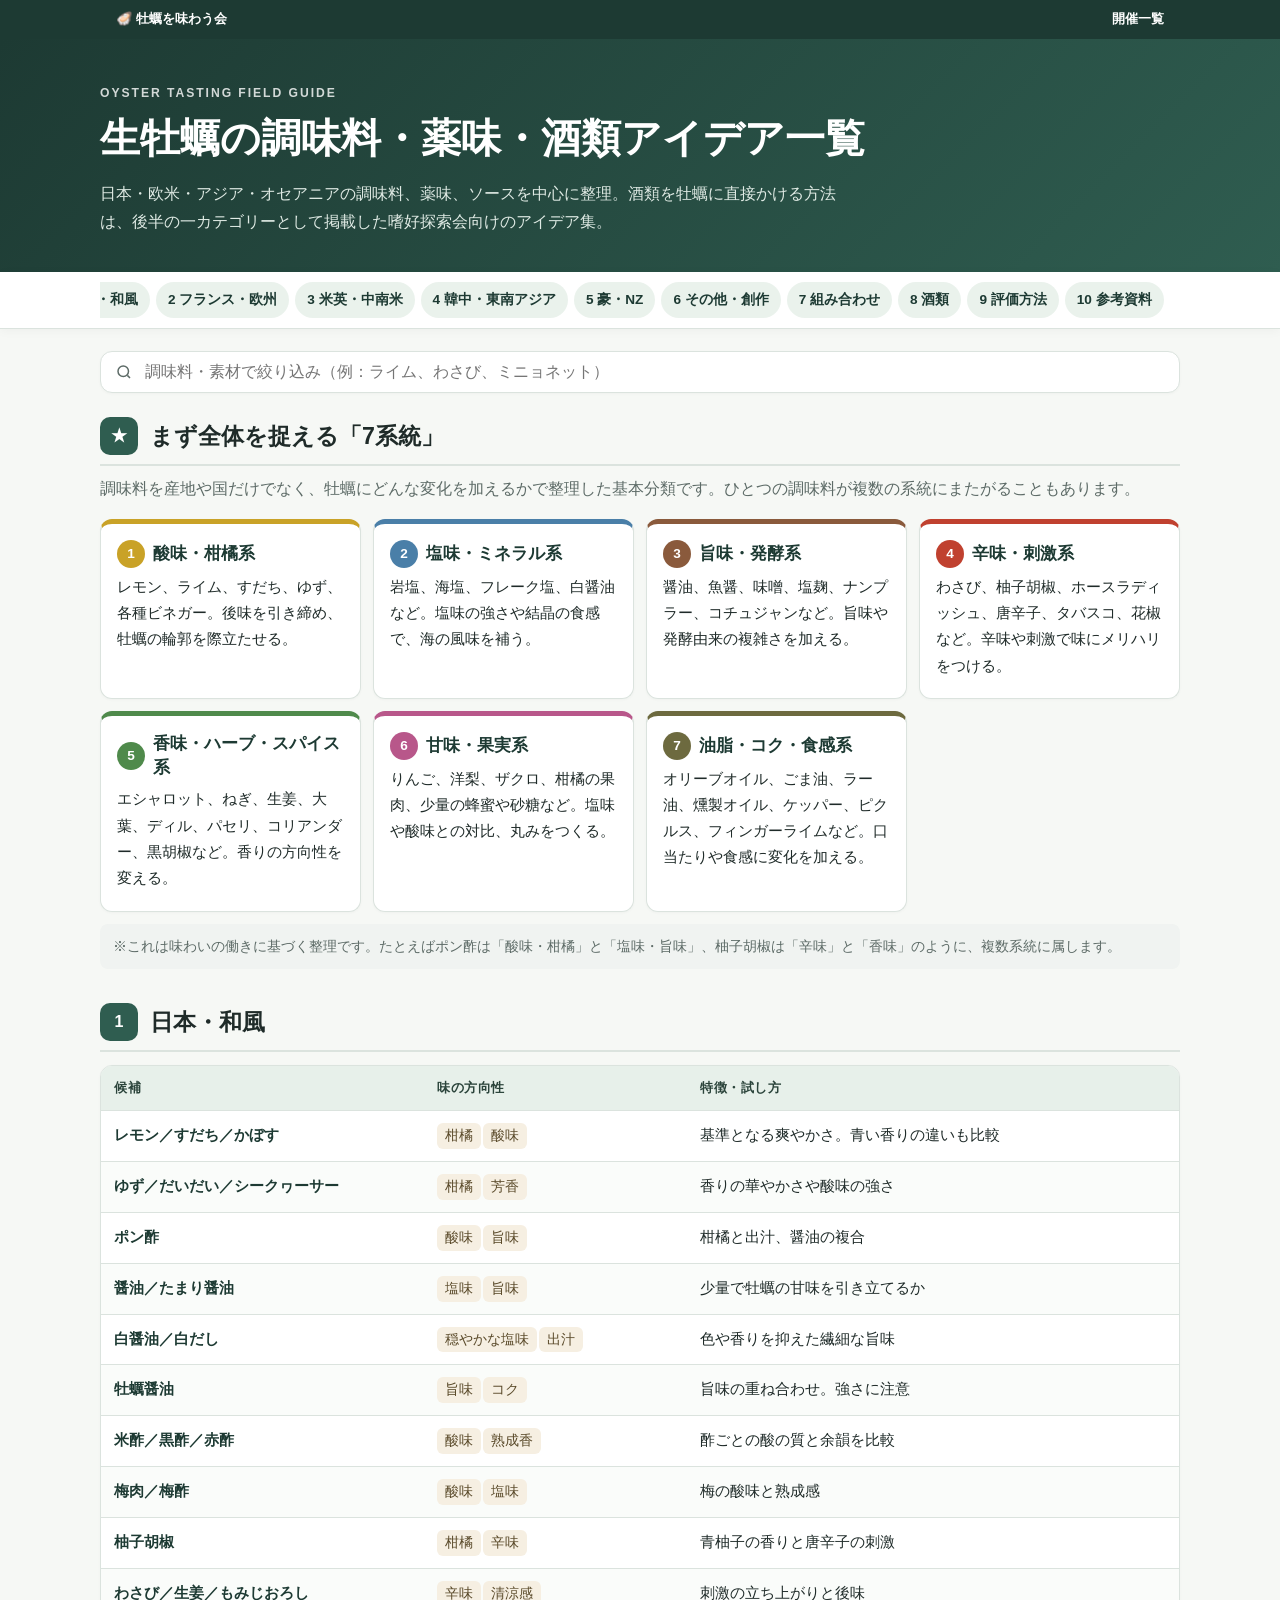
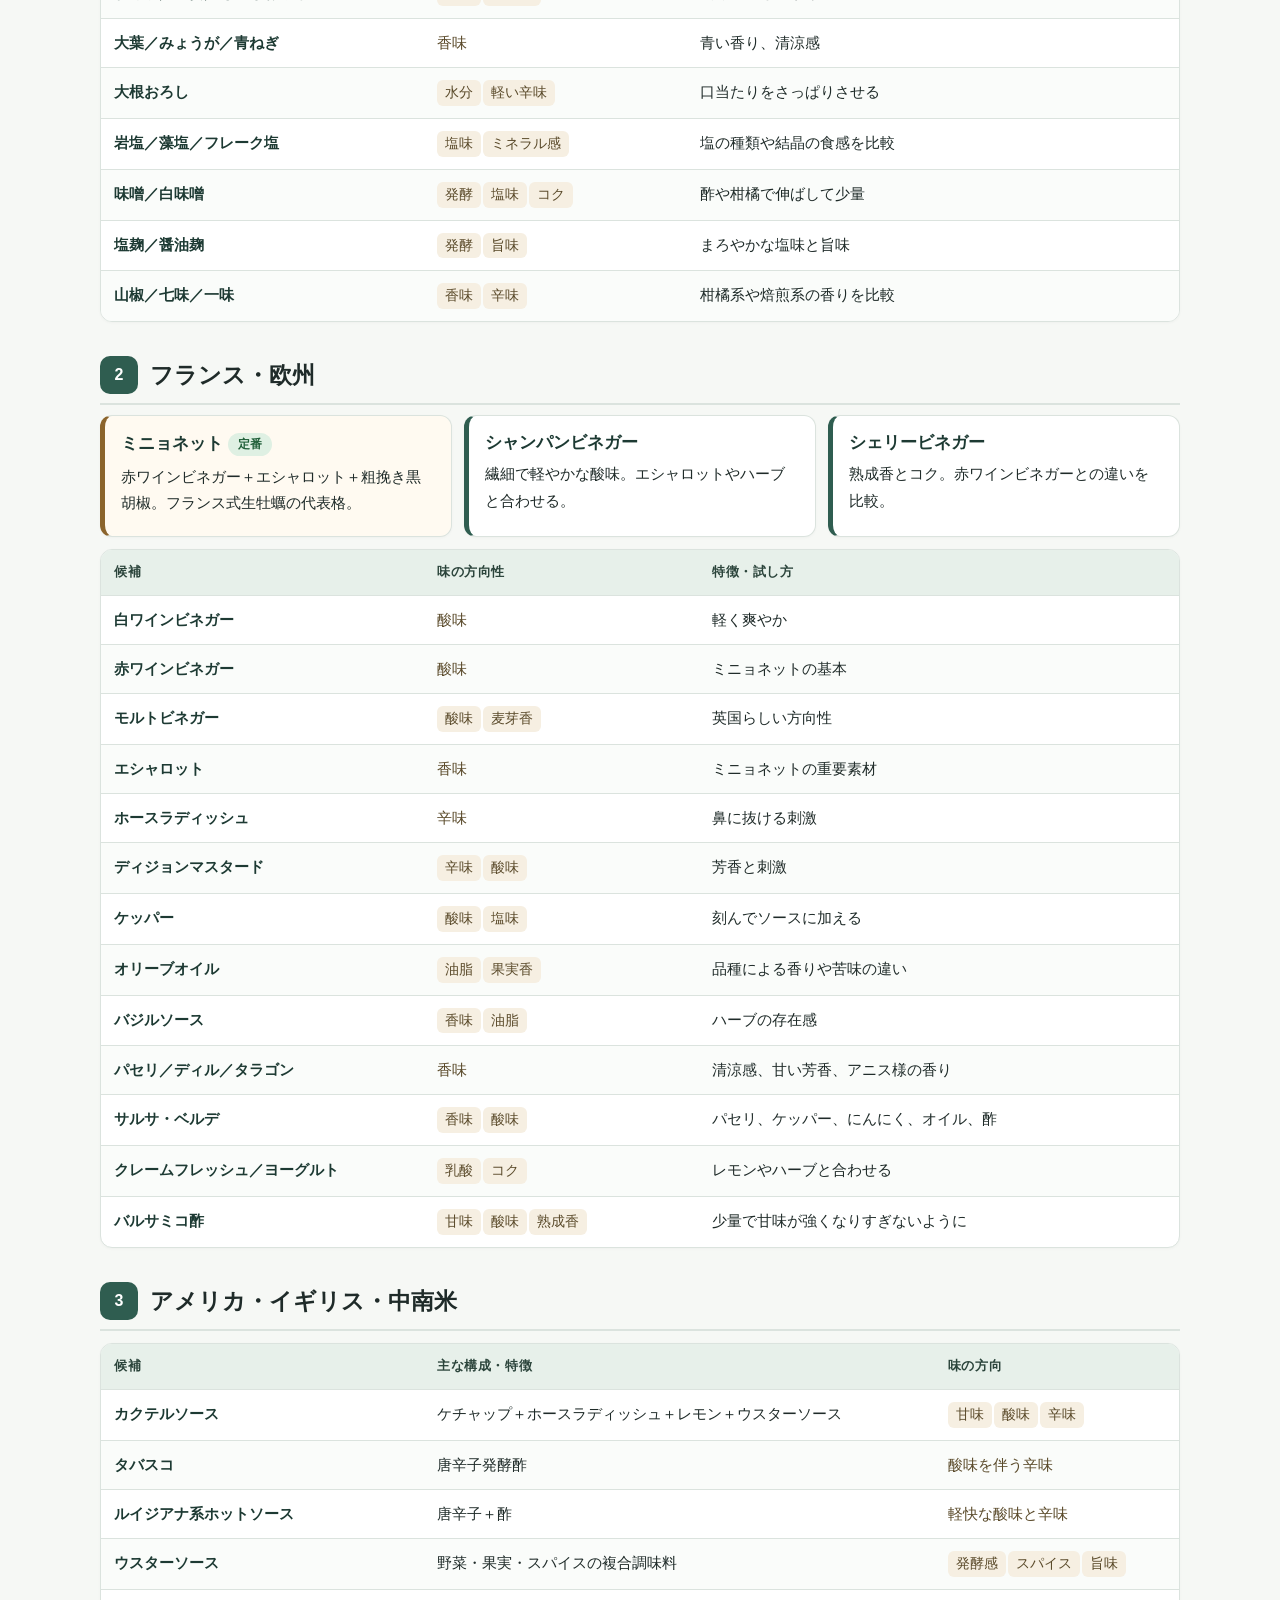
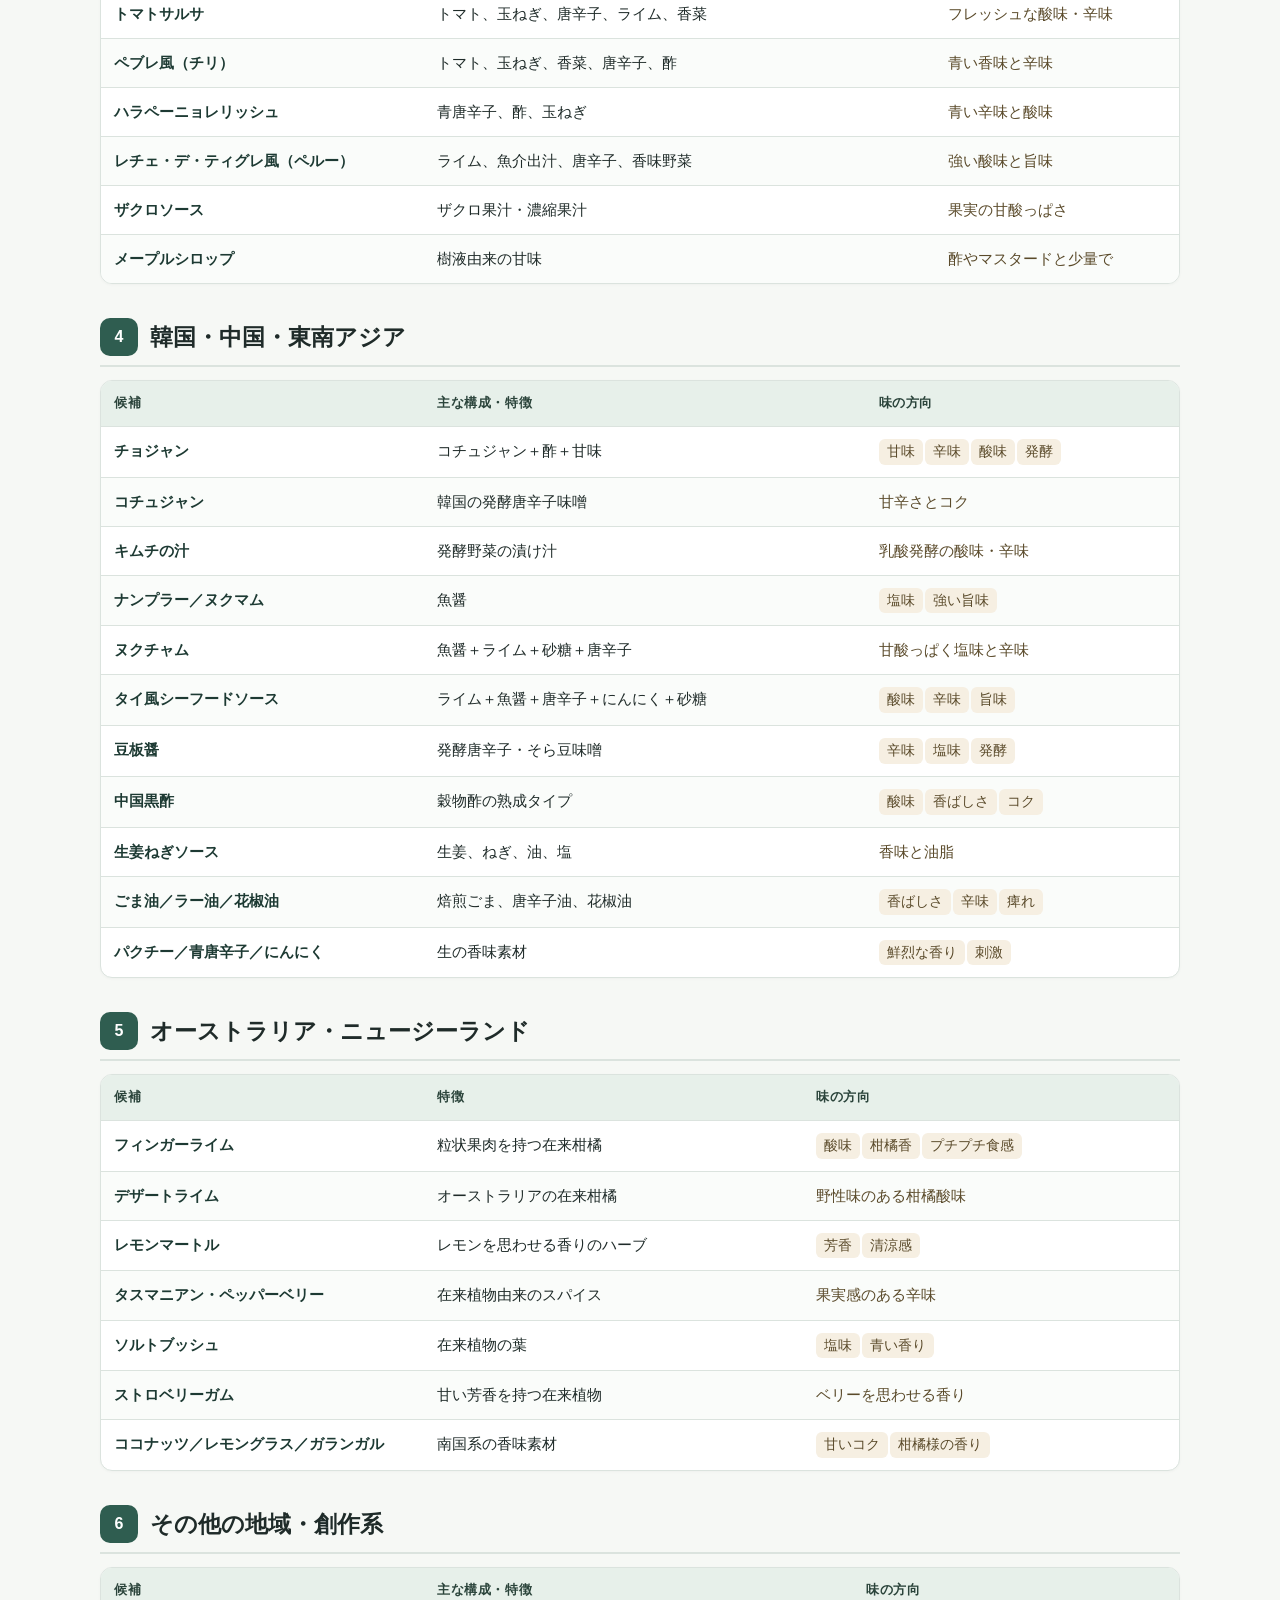
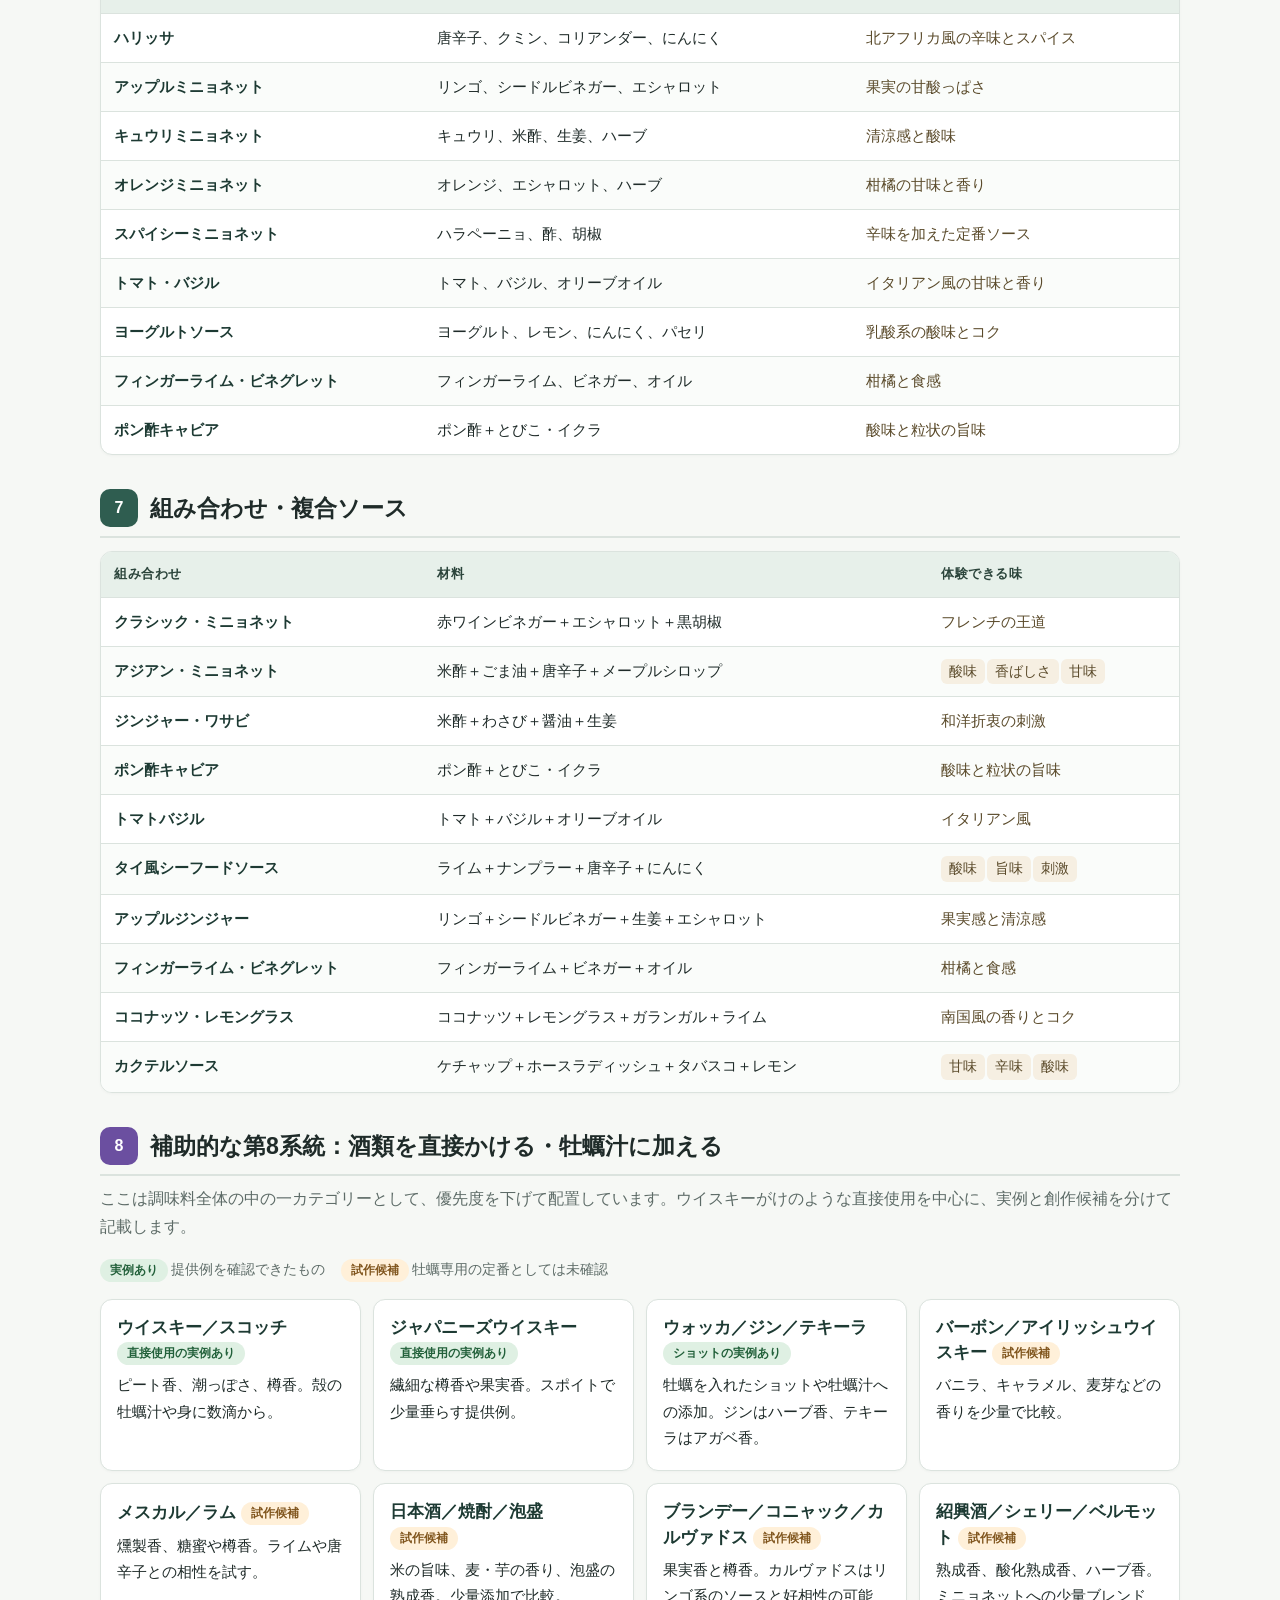
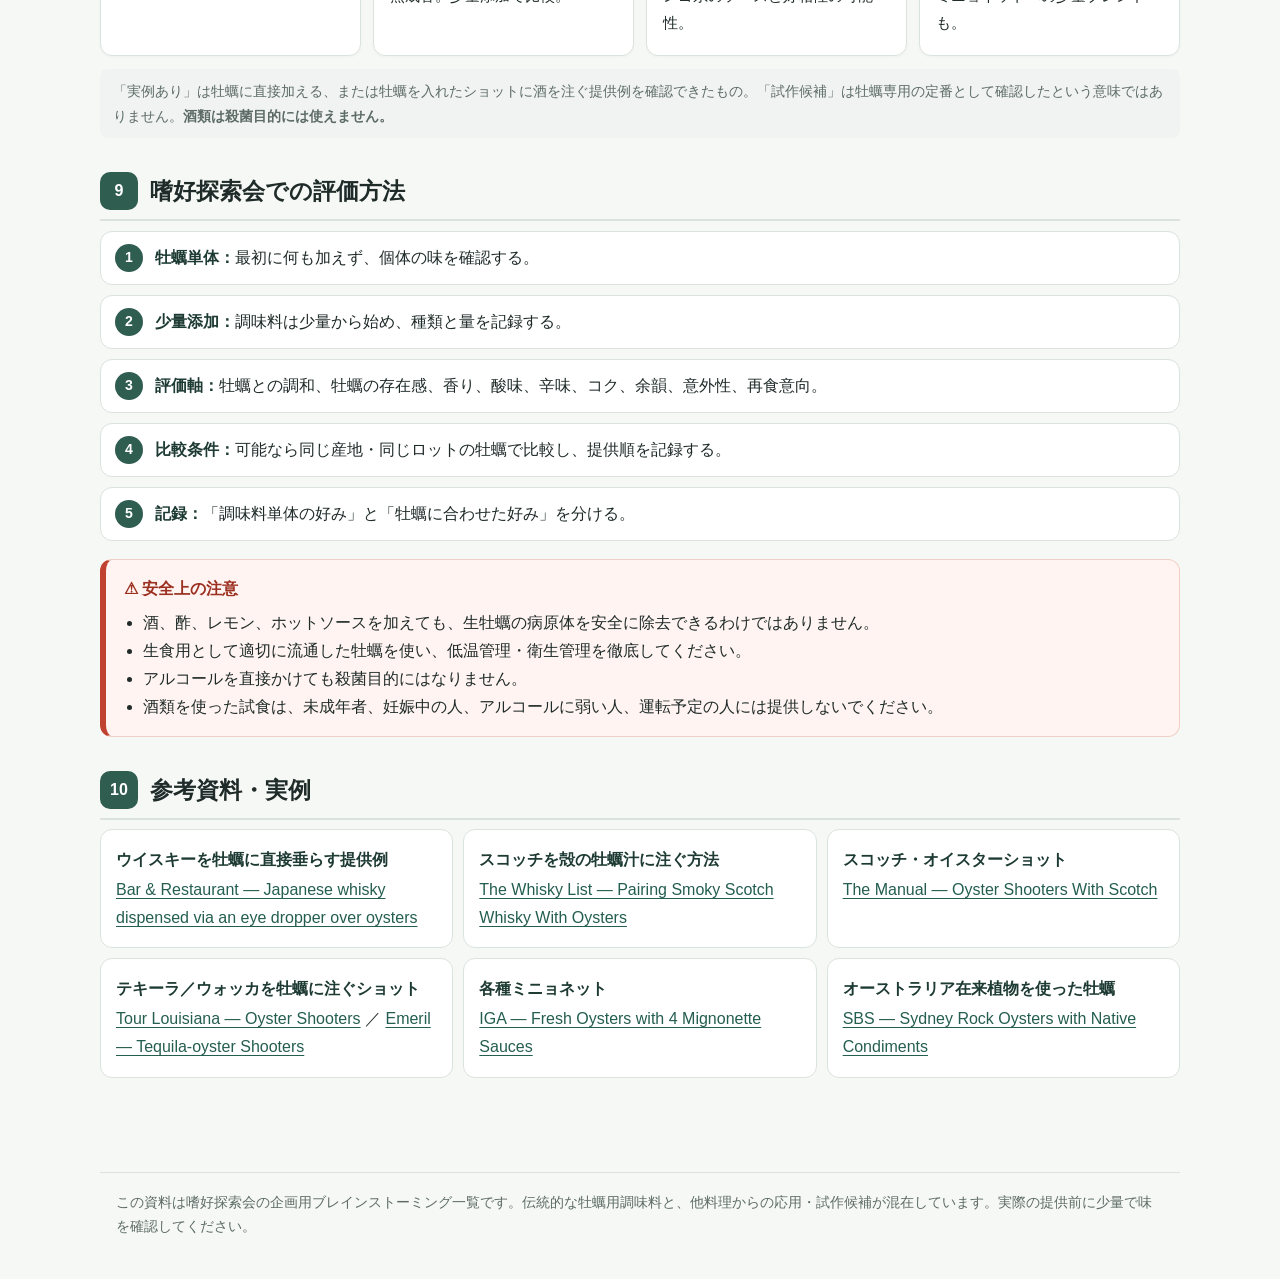
==== guide/index.html @ aa2daa14 "Restructure site for a recurring event series - / is now the series top page; next/past events are l" ====
<!DOCTYPE html>
<html lang="ja">
<head>
<meta charset="utf-8">
<meta name="viewport" content="width=device-width, initial-scale=1">
<title>生牡蠣の調味料・薬味・酒類アイデア一覧</title>
<style>
:root{
  --ink:#1f2b29;--muted:#5d6b67;--line:#dbe3de;--paper:#f6f8f5;--card:#fff;
  --accent:#2f5d50;--accent-2:#1d3a33;--soft:#eaf2ec;--gold:#8b642c;
  --c1:#c9a227;--c2:#4a7fa8;--c3:#8a5a3c;--c4:#c0412f;--c5:#4f8a4b;--c6:#b8578a;--c7:#6d6a3f;--c8:#6b4fa0;
  --radius:12px;
}
*{box-sizing:border-box}
html{scroll-behavior:smooth;scroll-padding-top:70px}
body{margin:0;background:var(--paper);color:var(--ink);font-family:-apple-system,BlinkMacSystemFont,"Hiragino Kaku Gothic ProN","Hiragino Sans","Yu Gothic",Meiryo,sans-serif;line-height:1.75;font-size:16px;-webkit-text-size-adjust:100%}
a{color:#245e50;text-decoration-thickness:1px;text-underline-offset:3px}

/* Header */
header.hero{background:linear-gradient(135deg,#1d3a33 0%,#2f5d50 100%);color:#fff;padding:44px 22px 36px}
.wrap{max-width:1080px;margin:auto}
.eyebrow{letter-spacing:.16em;text-transform:uppercase;font-size:.76rem;opacity:.8;font-weight:600}
h1{font-size:clamp(1.6rem,4.2vw,2.5rem);line-height:1.3;margin:.5rem 0 1rem;font-weight:800}
.hero p{max-width:760px;margin:0;color:#dfeae4}

/* Sticky nav */
nav.toc{position:sticky;top:0;z-index:20;background:rgba(255,255,255,.96);backdrop-filter:blur(8px);-webkit-backdrop-filter:blur(8px);border-bottom:1px solid var(--line);box-shadow:0 2px 10px rgba(0,0,0,.04)}
nav.toc .wrap{display:flex;gap:6px;overflow-x:auto;padding:10px 16px;scrollbar-width:none}
nav.toc .wrap::-webkit-scrollbar{display:none}
nav.toc a{flex:0 0 auto;text-decoration:none;color:var(--accent-2);font-size:.85rem;font-weight:600;padding:6px 12px;border-radius:99px;background:var(--soft);white-space:nowrap;transition:background .15s,color .15s}
nav.toc a:hover,nav.toc a.active{background:var(--accent);color:#fff}

main{padding:22px 16px 60px}
main>.wrap>section{margin-bottom:34px}

/* Search */
.search{display:flex;align-items:center;gap:10px;background:var(--card);border:1px solid var(--line);border-radius:var(--radius);padding:10px 14px;margin:0 0 24px;box-shadow:0 1px 3px rgba(0,0,0,.03)}
.search input{flex:1;border:0;outline:0;font-size:1rem;background:transparent;color:var(--ink);min-width:0}
.search .count{font-size:.8rem;color:var(--muted);white-space:nowrap}
.search svg{flex:0 0 18px;color:var(--muted)}

/* Headings */
.sec-head{display:flex;align-items:center;gap:12px;margin:0 0 .6rem;padding-bottom:.55rem;border-bottom:2px solid var(--line)}
.sec-num{flex:0 0 auto;display:inline-flex;align-items:center;justify-content:center;min-width:38px;height:38px;padding:0 8px;border-radius:10px;background:var(--accent);color:#fff;font-weight:800;font-size:1rem}
.sec-num.sub{background:var(--c8)}
h2{font-size:clamp(1.2rem,3vw,1.45rem);line-height:1.4;margin:0}
p.lead{color:var(--muted);margin:.2rem 0 1rem}

/* Seven-systems cards */
.grid{display:grid;grid-template-columns:repeat(auto-fit,minmax(240px,1fr));gap:12px}
.card{border:1px solid var(--line);background:var(--card);border-radius:var(--radius);padding:15px 16px;box-shadow:0 1px 3px rgba(0,0,0,.03)}
.card h3{margin:.05rem 0 .35rem;font-size:1.05rem;color:var(--accent-2);line-height:1.45}
.card p{margin:.25rem 0;font-size:.94rem}
.sys{border-top:5px solid var(--sc)}
.sys h3{display:flex;align-items:center;gap:8px}
.sys .dot{flex:0 0 28px;height:28px;border-radius:50%;background:var(--sc);color:#fff;display:inline-flex;align-items:center;justify-content:center;font-size:.85rem;font-weight:800}
.s1{--sc:var(--c1)}.s2{--sc:var(--c2)}.s3{--sc:var(--c3)}.s4{--sc:var(--c4)}.s5{--sc:var(--c5)}.s6{--sc:var(--c6)}.s7{--sc:var(--c7)}

/* Feature cards (Europe) */
.feature{border-left:5px solid var(--accent)}
.feature.classic{border-left-color:var(--gold);background:#fffaf1}

/* Tags */
.tag{display:inline-block;border-radius:99px;background:#edf1ee;color:#43554d;padding:2px 10px;font-size:.74rem;font-weight:700;margin:2px 3px 2px 0;vertical-align:middle;line-height:1.6}
.tag.real{background:#dff0e3;color:#22603a}
.tag.idea{background:#fff0d9;color:#80551d}

/* Tables */
.table-wrap{background:var(--card);border:1px solid var(--line);border-radius:var(--radius);overflow:hidden;margin:.8rem 0 1.2rem;box-shadow:0 1px 3px rgba(0,0,0,.03)}
table{width:100%;border-collapse:collapse;font-size:.93rem}
th,td{padding:11px 13px;border-bottom:1px solid var(--line);text-align:left;vertical-align:top}
th{background:#e7f0ea;color:#2b443b;font-size:.82rem;letter-spacing:.04em;font-weight:700}
tbody tr:nth-child(even){background:#fafcfa}
tbody tr:hover{background:#f0f6f1}
tr:last-child td{border-bottom:0}
td:first-child{font-weight:700;color:var(--accent-2);width:30%}
td.dir{color:#5a4a2a}
td.dir span{display:inline-block;background:#f6efe2;border-radius:6px;padding:1px 8px;margin:1px 2px 1px 0;font-size:.85rem}

.note{font-size:.88rem;color:var(--muted);background:#f0f3f1;border-radius:8px;padding:10px 13px;margin:.8rem 0 0}

/* Legend */
.legend{display:flex;flex-wrap:wrap;gap:8px 16px;font-size:.85rem;color:var(--muted);margin:.2rem 0 .9rem}

/* Event list */
.steps{list-style:none;padding:0;margin:0;display:grid;gap:10px;counter-reset:step}
.steps li{position:relative;background:var(--card);border:1px solid var(--line);border-radius:var(--radius);padding:12px 14px 12px 54px;counter-increment:step}
.steps li::before{content:counter(step);position:absolute;left:14px;top:12px;width:28px;height:28px;border-radius:50%;background:var(--accent);color:#fff;display:flex;align-items:center;justify-content:center;font-weight:800;font-size:.88rem}
.steps strong{color:var(--accent-2)}

/* Notice */
.notice{background:#fff4f1;border:1px solid #f1cfc6;border-left:6px solid #c0412f;padding:15px 18px;border-radius:var(--radius);margin:18px 0 0}
.notice strong{color:#9b2f20}
.notice ul{margin:.4rem 0 0;padding-left:1.2rem}

/* Sources */
.sources{display:grid;grid-template-columns:repeat(auto-fit,minmax(300px,1fr));gap:10px}
.source{padding:13px 15px;background:var(--card);border:1px solid var(--line);border-radius:var(--radius)}
.source p{margin:.15rem 0}
.source p:first-child{font-weight:700;color:var(--accent-2)}
.source a{word-break:break-word}

footer{max-width:1080px;margin:0 auto;border-top:1px solid var(--line);padding:18px 16px 40px;color:var(--muted);font-size:.86rem}

.to-top{position:fixed;right:16px;bottom:18px;width:46px;height:46px;border-radius:50%;background:var(--accent);color:#fff;border:0;font-size:1.2rem;box-shadow:0 4px 14px rgba(0,0,0,.18);cursor:pointer;opacity:0;pointer-events:none;transition:opacity .2s}
.to-top.show{opacity:1;pointer-events:auto}

.hidden{display:none!important}
mark{background:#ffe98a;padding:0 1px;border-radius:2px}

/* Mobile: tables become cards */
@media(max-width:640px){
  body{font-size:15px}
  header.hero{padding:30px 18px 26px}
  main{padding:16px 12px 50px}
  .table-wrap{background:transparent;border:0;box-shadow:none;overflow:visible}
  table,thead,tbody,tr,td{display:block;width:100%}
  thead{display:none}
  tbody tr{background:var(--card)!important;border:1px solid var(--line);border-radius:10px;margin:0 0 9px;padding:10px 13px}
  td{border:0;padding:3px 0;width:auto!important}
  td:first-child{font-size:1.02rem;padding-bottom:5px;margin-bottom:4px;border-bottom:1px dashed var(--line)}
  td:not(:first-child)::before{content:attr(data-label);display:block;font-size:.72rem;font-weight:700;color:var(--muted);letter-spacing:.04em}
}
@media print{
  nav.toc,.search,.to-top{display:none}
  header.hero{background:#1d3a33;-webkit-print-color-adjust:exact;print-color-adjust:exact}
  .card,.table-wrap,.source,.steps li{break-inside:avoid}
}
</style>
</head>
<body>

<div style="background:#1d3a33;font-size:.82rem"><div class="wrap" style="display:flex;gap:16px;padding:8px 16px;white-space:nowrap;overflow-x:auto">
  <a href="../" style="color:#fff;text-decoration:none;font-weight:600;margin-right:auto">🦪 牡蠣を味わう会</a>
  <a href="../#events" style="color:#fff;text-decoration:none;font-weight:600">開催一覧</a>
</div></div>

<header class="hero"><div class="wrap">
  <div class="eyebrow">Oyster Tasting Field Guide</div>
  <h1>生牡蠣の調味料・薬味・酒類アイデア一覧</h1>
  <p>日本・欧米・アジア・オセアニアの調味料、薬味、ソースを中心に整理。酒類を牡蠣に直接かける方法は、後半の一カテゴリーとして掲載した嗜好探索会向けのアイデア集。</p>
</div></header>

<nav class="toc" aria-label="目次"><div class="wrap">
  <a href="#seven-systems">7系統</a>
  <a href="#japan">1 日本・和風</a>
  <a href="#europe">2 フランス・欧州</a>
  <a href="#americas">3 米英・中南米</a>
  <a href="#asia">4 韓中・東南アジア</a>
  <a href="#oceania">5 豪・NZ</a>
  <a href="#other">6 その他・創作</a>
  <a href="#pairings">7 組み合わせ</a>
  <a href="#alcohol">8 酒類</a>
  <a href="#event">9 評価方法</a>
  <a href="#sources">10 参考資料</a>
</div></nav>

<main><div class="wrap">

<label class="search">
  <svg width="18" height="18" viewBox="0 0 24 24" fill="none" stroke="currentColor" stroke-width="2" aria-hidden="true"><circle cx="11" cy="11" r="7"/><path d="m20 20-3.5-3.5"/></svg>
  <input id="q" type="search" placeholder="調味料・素材で絞り込み（例：ライム、わさび、ミニョネット）" autocomplete="off">
  <span class="count" id="qcount"></span>
</label>

<section id="seven-systems">
  <div class="sec-head"><span class="sec-num">★</span><h2>まず全体を捉える「7系統」</h2></div>
  <p class="lead">調味料を産地や国だけでなく、牡蠣にどんな変化を加えるかで整理した基本分類です。ひとつの調味料が複数の系統にまたがることもあります。</p>
  <div class="grid">
    <div class="card sys s1 f"><h3><span class="dot">1</span>酸味・柑橘系</h3><p>レモン、ライム、すだち、ゆず、各種ビネガー。後味を引き締め、牡蠣の輪郭を際立たせる。</p></div>
    <div class="card sys s2 f"><h3><span class="dot">2</span>塩味・ミネラル系</h3><p>岩塩、海塩、フレーク塩、白醤油など。塩味の強さや結晶の食感で、海の風味を補う。</p></div>
    <div class="card sys s3 f"><h3><span class="dot">3</span>旨味・発酵系</h3><p>醤油、魚醤、味噌、塩麹、ナンプラー、コチュジャンなど。旨味や発酵由来の複雑さを加える。</p></div>
    <div class="card sys s4 f"><h3><span class="dot">4</span>辛味・刺激系</h3><p>わさび、柚子胡椒、ホースラディッシュ、唐辛子、タバスコ、花椒など。辛味や刺激で味にメリハリをつける。</p></div>
    <div class="card sys s5 f"><h3><span class="dot">5</span>香味・ハーブ・スパイス系</h3><p>エシャロット、ねぎ、生姜、大葉、ディル、パセリ、コリアンダー、黒胡椒など。香りの方向性を変える。</p></div>
    <div class="card sys s6 f"><h3><span class="dot">6</span>甘味・果実系</h3><p>りんご、洋梨、ザクロ、柑橘の果肉、少量の蜂蜜や砂糖など。塩味や酸味との対比、丸みをつくる。</p></div>
    <div class="card sys s7 f"><h3><span class="dot">7</span>油脂・コク・食感系</h3><p>オリーブオイル、ごま油、ラー油、燻製オイル、ケッパー、ピクルス、フィンガーライムなど。口当たりや食感に変化を加える。</p></div>
  </div>
  <p class="note">※これは味わいの働きに基づく整理です。たとえばポン酢は「酸味・柑橘」と「塩味・旨味」、柚子胡椒は「辛味」と「香味」のように、複数系統に属します。</p>
</section>

<section id="japan">
  <div class="sec-head"><span class="sec-num">1</span><h2>日本・和風</h2></div>
  <div class="table-wrap"><table><thead><tr><th>候補</th><th>味の方向性</th><th>特徴・試し方</th></tr></thead><tbody>
  <tr><td>レモン／すだち／かぼす</td><td class="dir">柑橘・酸味</td><td>基準となる爽やかさ。青い香りの違いも比較</td></tr>
  <tr><td>ゆず／だいだい／シークヮーサー</td><td class="dir">柑橘・芳香</td><td>香りの華やかさや酸味の強さ</td></tr>
  <tr><td>ポン酢</td><td class="dir">酸味・旨味</td><td>柑橘と出汁、醤油の複合</td></tr>
  <tr><td>醤油／たまり醤油</td><td class="dir">塩味・旨味</td><td>少量で牡蠣の甘味を引き立てるか</td></tr>
  <tr><td>白醤油／白だし</td><td class="dir">穏やかな塩味・出汁</td><td>色や香りを抑えた繊細な旨味</td></tr>
  <tr><td>牡蠣醤油</td><td class="dir">旨味・コク</td><td>旨味の重ね合わせ。強さに注意</td></tr>
  <tr><td>米酢／黒酢／赤酢</td><td class="dir">酸味・熟成香</td><td>酢ごとの酸の質と余韻を比較</td></tr>
  <tr><td>梅肉／梅酢</td><td class="dir">酸味・塩味</td><td>梅の酸味と熟成感</td></tr>
  <tr><td>柚子胡椒</td><td class="dir">柑橘・辛味</td><td>青柚子の香りと唐辛子の刺激</td></tr>
  <tr><td>わさび／生姜／もみじおろし</td><td class="dir">辛味・清涼感</td><td>刺激の立ち上がりと後味</td></tr>
  <tr><td>大葉／みょうが／青ねぎ</td><td class="dir">香味</td><td>青い香り、清涼感</td></tr>
  <tr><td>大根おろし</td><td class="dir">水分・軽い辛味</td><td>口当たりをさっぱりさせる</td></tr>
  <tr><td>岩塩／藻塩／フレーク塩</td><td class="dir">塩味・ミネラル感</td><td>塩の種類や結晶の食感を比較</td></tr>
  <tr><td>味噌／白味噌</td><td class="dir">発酵・塩味・コク</td><td>酢や柑橘で伸ばして少量</td></tr>
  <tr><td>塩麹／醤油麹</td><td class="dir">発酵・旨味</td><td>まろやかな塩味と旨味</td></tr>
  <tr><td>山椒／七味／一味</td><td class="dir">香味・辛味</td><td>柑橘系や焙煎系の香りを比較</td></tr>
  </tbody></table></div>
</section>

<section id="europe">
  <div class="sec-head"><span class="sec-num">2</span><h2>フランス・欧州</h2></div>
  <div class="grid">
    <div class="card feature classic f"><h3>ミニョネット <span class="tag real">定番</span></h3><p>赤ワインビネガー＋エシャロット＋粗挽き黒胡椒。フランス式生牡蠣の代表格。</p></div>
    <div class="card feature f"><h3>シャンパンビネガー</h3><p>繊細で軽やかな酸味。エシャロットやハーブと合わせる。</p></div>
    <div class="card feature f"><h3>シェリービネガー</h3><p>熟成香とコク。赤ワインビネガーとの違いを比較。</p></div>
  </div>
  <div class="table-wrap"><table><thead><tr><th>候補</th><th>味の方向性</th><th>特徴・試し方</th></tr></thead><tbody>
  <tr><td>白ワインビネガー</td><td class="dir">酸味</td><td>軽く爽やか</td></tr>
  <tr><td>赤ワインビネガー</td><td class="dir">酸味</td><td>ミニョネットの基本</td></tr>
  <tr><td>モルトビネガー</td><td class="dir">酸味・麦芽香</td><td>英国らしい方向性</td></tr>
  <tr><td>エシャロット</td><td class="dir">香味</td><td>ミニョネットの重要素材</td></tr>
  <tr><td>ホースラディッシュ</td><td class="dir">辛味</td><td>鼻に抜ける刺激</td></tr>
  <tr><td>ディジョンマスタード</td><td class="dir">辛味・酸味</td><td>芳香と刺激</td></tr>
  <tr><td>ケッパー</td><td class="dir">酸味・塩味</td><td>刻んでソースに加える</td></tr>
  <tr><td>オリーブオイル</td><td class="dir">油脂・果実香</td><td>品種による香りや苦味の違い</td></tr>
  <tr><td>バジルソース</td><td class="dir">香味・油脂</td><td>ハーブの存在感</td></tr>
  <tr><td>パセリ／ディル／タラゴン</td><td class="dir">香味</td><td>清涼感、甘い芳香、アニス様の香り</td></tr>
  <tr><td>サルサ・ベルデ</td><td class="dir">香味・酸味</td><td>パセリ、ケッパー、にんにく、オイル、酢</td></tr>
  <tr><td>クレームフレッシュ／ヨーグルト</td><td class="dir">乳酸・コク</td><td>レモンやハーブと合わせる</td></tr>
  <tr><td>バルサミコ酢</td><td class="dir">甘味・酸味・熟成香</td><td>少量で甘味が強くなりすぎないように</td></tr>
  </tbody></table></div>
</section>

<section id="americas">
  <div class="sec-head"><span class="sec-num">3</span><h2>アメリカ・イギリス・中南米</h2></div>
  <div class="table-wrap"><table><thead><tr><th>候補</th><th>主な構成・特徴</th><th>味の方向</th></tr></thead><tbody>
  <tr><td>カクテルソース</td><td>ケチャップ＋ホースラディッシュ＋レモン＋ウスターソース</td><td class="dir">甘味・酸味・辛味</td></tr>
  <tr><td>タバスコ</td><td>唐辛子発酵酢</td><td class="dir">酸味を伴う辛味</td></tr>
  <tr><td>ルイジアナ系ホットソース</td><td>唐辛子＋酢</td><td class="dir">軽快な酸味と辛味</td></tr>
  <tr><td>ウスターソース</td><td>野菜・果実・スパイスの複合調味料</td><td class="dir">発酵感・スパイス・旨味</td></tr>
  <tr><td>トマトサルサ</td><td>トマト、玉ねぎ、唐辛子、ライム、香菜</td><td class="dir">フレッシュな酸味・辛味</td></tr>
  <tr><td>ペブレ風（チリ）</td><td>トマト、玉ねぎ、香菜、唐辛子、酢</td><td class="dir">青い香味と辛味</td></tr>
  <tr><td>ハラペーニョレリッシュ</td><td>青唐辛子、酢、玉ねぎ</td><td class="dir">青い辛味と酸味</td></tr>
  <tr><td>レチェ・デ・ティグレ風（ペルー）</td><td>ライム、魚介出汁、唐辛子、香味野菜</td><td class="dir">強い酸味と旨味</td></tr>
  <tr><td>ザクロソース</td><td>ザクロ果汁・濃縮果汁</td><td class="dir">果実の甘酸っぱさ</td></tr>
  <tr><td>メープルシロップ</td><td>樹液由来の甘味</td><td class="dir">酢やマスタードと少量で</td></tr>
  </tbody></table></div>
</section>

<section id="asia">
  <div class="sec-head"><span class="sec-num">4</span><h2>韓国・中国・東南アジア</h2></div>
  <div class="table-wrap"><table><thead><tr><th>候補</th><th>主な構成・特徴</th><th>味の方向</th></tr></thead><tbody>
  <tr><td>チョジャン</td><td>コチュジャン＋酢＋甘味</td><td class="dir">甘味・辛味・酸味・発酵</td></tr>
  <tr><td>コチュジャン</td><td>韓国の発酵唐辛子味噌</td><td class="dir">甘辛さとコク</td></tr>
  <tr><td>キムチの汁</td><td>発酵野菜の漬け汁</td><td class="dir">乳酸発酵の酸味・辛味</td></tr>
  <tr><td>ナンプラー／ヌクマム</td><td>魚醤</td><td class="dir">塩味・強い旨味</td></tr>
  <tr><td>ヌクチャム</td><td>魚醤＋ライム＋砂糖＋唐辛子</td><td class="dir">甘酸っぱく塩味と辛味</td></tr>
  <tr><td>タイ風シーフードソース</td><td>ライム＋魚醤＋唐辛子＋にんにく＋砂糖</td><td class="dir">酸味・辛味・旨味</td></tr>
  <tr><td>豆板醤</td><td>発酵唐辛子・そら豆味噌</td><td class="dir">辛味・塩味・発酵</td></tr>
  <tr><td>中国黒酢</td><td>穀物酢の熟成タイプ</td><td class="dir">酸味・香ばしさ・コク</td></tr>
  <tr><td>生姜ねぎソース</td><td>生姜、ねぎ、油、塩</td><td class="dir">香味と油脂</td></tr>
  <tr><td>ごま油／ラー油／花椒油</td><td>焙煎ごま、唐辛子油、花椒油</td><td class="dir">香ばしさ・辛味・痺れ</td></tr>
  <tr><td>パクチー／青唐辛子／にんにく</td><td>生の香味素材</td><td class="dir">鮮烈な香り・刺激</td></tr>
  </tbody></table></div>
</section>

<section id="oceania">
  <div class="sec-head"><span class="sec-num">5</span><h2>オーストラリア・ニュージーランド</h2></div>
  <div class="table-wrap"><table><thead><tr><th>候補</th><th>特徴</th><th>味の方向</th></tr></thead><tbody>
  <tr><td>フィンガーライム</td><td>粒状果肉を持つ在来柑橘</td><td class="dir">酸味・柑橘香・プチプチ食感</td></tr>
  <tr><td>デザートライム</td><td>オーストラリアの在来柑橘</td><td class="dir">野性味のある柑橘酸味</td></tr>
  <tr><td>レモンマートル</td><td>レモンを思わせる香りのハーブ</td><td class="dir">芳香・清涼感</td></tr>
  <tr><td>タスマニアン・ペッパーベリー</td><td>在来植物由来のスパイス</td><td class="dir">果実感のある辛味</td></tr>
  <tr><td>ソルトブッシュ</td><td>在来植物の葉</td><td class="dir">塩味・青い香り</td></tr>
  <tr><td>ストロベリーガム</td><td>甘い芳香を持つ在来植物</td><td class="dir">ベリーを思わせる香り</td></tr>
  <tr><td>ココナッツ／レモングラス／ガランガル</td><td>南国系の香味素材</td><td class="dir">甘いコク・柑橘様の香り</td></tr>
  </tbody></table></div>
</section>

<section id="other">
  <div class="sec-head"><span class="sec-num">6</span><h2>その他の地域・創作系</h2></div>
  <div class="table-wrap"><table><thead><tr><th>候補</th><th>主な構成・特徴</th><th>味の方向</th></tr></thead><tbody>
  <tr><td>ハリッサ</td><td>唐辛子、クミン、コリアンダー、にんにく</td><td class="dir">北アフリカ風の辛味とスパイス</td></tr>
  <tr><td>アップルミニョネット</td><td>リンゴ、シードルビネガー、エシャロット</td><td class="dir">果実の甘酸っぱさ</td></tr>
  <tr><td>キュウリミニョネット</td><td>キュウリ、米酢、生姜、ハーブ</td><td class="dir">清涼感と酸味</td></tr>
  <tr><td>オレンジミニョネット</td><td>オレンジ、エシャロット、ハーブ</td><td class="dir">柑橘の甘味と香り</td></tr>
  <tr><td>スパイシーミニョネット</td><td>ハラペーニョ、酢、胡椒</td><td class="dir">辛味を加えた定番ソース</td></tr>
  <tr><td>トマト・バジル</td><td>トマト、バジル、オリーブオイル</td><td class="dir">イタリアン風の甘味と香り</td></tr>
  <tr><td>ヨーグルトソース</td><td>ヨーグルト、レモン、にんにく、パセリ</td><td class="dir">乳酸系の酸味とコク</td></tr>
  <tr><td>フィンガーライム・ビネグレット</td><td>フィンガーライム、ビネガー、オイル</td><td class="dir">柑橘と食感</td></tr>
  <tr><td>ポン酢キャビア</td><td>ポン酢＋とびこ・イクラ</td><td class="dir">酸味と粒状の旨味</td></tr>
  </tbody></table></div>
</section>

<section id="pairings">
  <div class="sec-head"><span class="sec-num">7</span><h2>組み合わせ・複合ソース</h2></div>
  <div class="table-wrap"><table><thead><tr><th>組み合わせ</th><th>材料</th><th>体験できる味</th></tr></thead><tbody>
  <tr><td>クラシック・ミニョネット</td><td>赤ワインビネガー＋エシャロット＋黒胡椒</td><td class="dir">フレンチの王道</td></tr>
  <tr><td>アジアン・ミニョネット</td><td>米酢＋ごま油＋唐辛子＋メープルシロップ</td><td class="dir">酸味・香ばしさ・甘味</td></tr>
  <tr><td>ジンジャー・ワサビ</td><td>米酢＋わさび＋醤油＋生姜</td><td class="dir">和洋折衷の刺激</td></tr>
  <tr><td>ポン酢キャビア</td><td>ポン酢＋とびこ・イクラ</td><td class="dir">酸味と粒状の旨味</td></tr>
  <tr><td>トマトバジル</td><td>トマト＋バジル＋オリーブオイル</td><td class="dir">イタリアン風</td></tr>
  <tr><td>タイ風シーフードソース</td><td>ライム＋ナンプラー＋唐辛子＋にんにく</td><td class="dir">酸味・旨味・刺激</td></tr>
  <tr><td>アップルジンジャー</td><td>リンゴ＋シードルビネガー＋生姜＋エシャロット</td><td class="dir">果実感と清涼感</td></tr>
  <tr><td>フィンガーライム・ビネグレット</td><td>フィンガーライム＋ビネガー＋オイル</td><td class="dir">柑橘と食感</td></tr>
  <tr><td>ココナッツ・レモングラス</td><td>ココナッツ＋レモングラス＋ガランガル＋ライム</td><td class="dir">南国風の香りとコク</td></tr>
  <tr><td>カクテルソース</td><td>ケチャップ＋ホースラディッシュ＋タバスコ＋レモン</td><td class="dir">甘味・辛味・酸味</td></tr>
  </tbody></table></div>
</section>

<section id="alcohol">
  <div class="sec-head"><span class="sec-num sub">8</span><h2>補助的な第8系統：酒類を直接かける・牡蠣汁に加える</h2></div>
  <p class="lead">ここは調味料全体の中の一カテゴリーとして、優先度を下げて配置しています。ウイスキーがけのような直接使用を中心に、実例と創作候補を分けて記載します。</p>
  <div class="legend"><span><span class="tag real">実例あり</span>提供例を確認できたもの</span><span><span class="tag idea">試作候補</span>牡蠣専用の定番としては未確認</span></div>
  <div class="grid">
    <div class="card f"><h3>ウイスキー／スコッチ <span class="tag real">直接使用の実例あり</span></h3><p>ピート香、潮っぽさ、樽香。殻の牡蠣汁や身に数滴から。</p></div>
    <div class="card f"><h3>ジャパニーズウイスキー <span class="tag real">直接使用の実例あり</span></h3><p>繊細な樽香や果実香。スポイトで少量垂らす提供例。</p></div>
    <div class="card f"><h3>ウォッカ／ジン／テキーラ <span class="tag real">ショットの実例あり</span></h3><p>牡蠣を入れたショットや牡蠣汁への添加。ジンはハーブ香、テキーラはアガベ香。</p></div>
    <div class="card f"><h3>バーボン／アイリッシュウイスキー <span class="tag idea">試作候補</span></h3><p>バニラ、キャラメル、麦芽などの香りを少量で比較。</p></div>
    <div class="card f"><h3>メスカル／ラム <span class="tag idea">試作候補</span></h3><p>燻製香、糖蜜や樽香。ライムや唐辛子との相性を試す。</p></div>
    <div class="card f"><h3>日本酒／焼酎／泡盛 <span class="tag idea">試作候補</span></h3><p>米の旨味、麦・芋の香り、泡盛の熟成香。少量添加で比較。</p></div>
    <div class="card f"><h3>ブランデー／コニャック／カルヴァドス <span class="tag idea">試作候補</span></h3><p>果実香と樽香。カルヴァドスはリンゴ系のソースと好相性の可能性。</p></div>
    <div class="card f"><h3>紹興酒／シェリー／ベルモット <span class="tag idea">試作候補</span></h3><p>熟成香、酸化熟成香、ハーブ香。ミニョネットへの少量ブレンドも。</p></div>
  </div>
  <p class="note">「実例あり」は牡蠣に直接加える、または牡蠣を入れたショットに酒を注ぐ提供例を確認できたもの。「試作候補」は牡蠣専用の定番として確認したという意味ではありません。<strong>酒類は殺菌目的には使えません。</strong></p>
</section>

<section id="event">
  <div class="sec-head"><span class="sec-num">9</span><h2>嗜好探索会での評価方法</h2></div>
  <ol class="steps">
    <li><strong>牡蠣単体：</strong>最初に何も加えず、個体の味を確認する。</li>
    <li><strong>少量添加：</strong>調味料は少量から始め、種類と量を記録する。</li>
    <li><strong>評価軸：</strong>牡蠣との調和、牡蠣の存在感、香り、酸味、辛味、コク、余韻、意外性、再食意向。</li>
    <li><strong>比較条件：</strong>可能なら同じ産地・同じロットの牡蠣で比較し、提供順を記録する。</li>
    <li><strong>記録：</strong>「調味料単体の好み」と「牡蠣に合わせた好み」を分ける。</li>
  </ol>
  <div class="notice"><strong>⚠ 安全上の注意</strong>
    <ul>
      <li>酒、酢、レモン、ホットソースを加えても、生牡蠣の病原体を安全に除去できるわけではありません。</li>
      <li>生食用として適切に流通した牡蠣を使い、低温管理・衛生管理を徹底してください。</li>
      <li>アルコールを直接かけても殺菌目的にはなりません。</li>
      <li>酒類を使った試食は、未成年者、妊娠中の人、アルコールに弱い人、運転予定の人には提供しないでください。</li>
    </ul>
  </div>
</section>

<section id="sources">
  <div class="sec-head"><span class="sec-num">10</span><h2>参考資料・実例</h2></div>
  <div class="sources">
    <div class="source"><p>ウイスキーを牡蠣に直接垂らす提供例</p><p><a href="https://www.barandrestaurant.com/food-beverage/beyond-barbecue-sauce-new-ways-use-whiskey-kitchen" target="_blank" rel="noopener">Bar &amp; Restaurant — Japanese whisky dispensed via an eye dropper over oysters</a></p></div>
    <div class="source"><p>スコッチを殻の牡蠣汁に注ぐ方法</p><p><a href="https://thewhiskylist.com.au/guides/pairing-smoky-scotch-whisky-with-oysters/" target="_blank" rel="noopener">The Whisky List — Pairing Smoky Scotch Whisky With Oysters</a></p></div>
    <div class="source"><p>スコッチ・オイスターショット</p><p><a href="https://www.themanual.com/food-and-drink/nico-scotch-whisky-oyster-shooter/" target="_blank" rel="noopener">The Manual — Oyster Shooters With Scotch</a></p></div>
    <div class="source"><p>テキーラ／ウォッカを牡蠣に注ぐショット</p><p><a href="https://tourlouisiana.com/recipes/Oyster-Shooters" target="_blank" rel="noopener">Tour Louisiana — Oyster Shooters</a> ／ <a href="https://www.emerils.com/127058/tequila-oyster-shooters" target="_blank" rel="noopener">Emeril — Tequila-oyster Shooters</a></p></div>
    <div class="source"><p>各種ミニョネット</p><p><a href="https://commerce.iga.net/en/inspiring_recipes/recipes/fresh_oysters_with_4_mignonette_sauces" target="_blank" rel="noopener">IGA — Fresh Oysters with 4 Mignonette Sauces</a></p></div>
    <div class="source"><p>オーストラリア在来植物を使った牡蠣</p><p><a href="https://www.sbs.com.au/food/the-cook-up-with-adam-liaw/recipe/sydney-rock-oysters-with-native-condiments/q856kjpp6" target="_blank" rel="noopener">SBS — Sydney Rock Oysters with Native Condiments</a></p></div>
  </div>
</section>

</div></main>

<footer>この資料は嗜好探索会の企画用ブレインストーミング一覧です。伝統的な牡蠣用調味料と、他料理からの応用・試作候補が混在しています。実際の提供前に少量で味を確認してください。</footer>

<button class="to-top" id="toTop" aria-label="ページの先頭へ">↑</button>

<script>
(function(){
  // Mobile card labels from table headers
  document.querySelectorAll('table').forEach(function(t){
    var hs=[].map.call(t.querySelectorAll('thead th'),function(th){return th.textContent});
    t.querySelectorAll('tbody tr').forEach(function(tr){
      [].forEach.call(tr.children,function(td,i){td.setAttribute('data-label',hs[i]||'')});
    });
  });
  // Split direction cells into chips
  document.querySelectorAll('td.dir').forEach(function(td){
    var parts=td.textContent.split('・');
    if(parts.length>1&&parts.every(function(p){return p.length<=6})){
      td.innerHTML=parts.map(function(p){return '<span>'+p+'</span>'}).join('');
      td.setAttribute('data-raw',parts.join('・'));
    }
  });
  // Search filter
  var q=document.getElementById('q'),cnt=document.getElementById('qcount');
  var items=[].slice.call(document.querySelectorAll('tbody tr, .card.f'));
  var secs=[].slice.call(document.querySelectorAll('main section'));
  q.addEventListener('input',function(){
    var v=q.value.trim().toLowerCase(),n=0;
    items.forEach(function(el){
      var hit=!v||el.textContent.toLowerCase().indexOf(v)>-1;
      el.classList.toggle('hidden',!hit); if(hit&&v)n++;
    });
    secs.forEach(function(s){
      if(s.id==='event'||s.id==='sources'){s.classList.toggle('hidden',!!v);return;}
      var its=s.querySelectorAll('tbody tr, .card.f');
      var any=[].some.call(its,function(e){return !e.classList.contains('hidden')});
      s.classList.toggle('hidden',!!v&&!any);
    });
    cnt.textContent=v?n+'件':'';
  });
  // Active nav + to-top
  var links=[].slice.call(document.querySelectorAll('nav.toc a')),btn=document.getElementById('toTop');
  var bar=document.querySelector('nav.toc .wrap'),ticking=false;
  function onScroll(){
    ticking=false;
    var y=window.scrollY+90,cur=null;
    secs.forEach(function(s){if(s.offsetTop<=y)cur=s.id});
    // At the page bottom the last (short) section can't reach the top; treat it as current
    if(window.innerHeight+window.scrollY>=document.documentElement.scrollHeight-2){
      var vis=secs.filter(function(s){return !s.classList.contains('hidden')});
      if(vis.length)cur=vis[vis.length-1].id;
    }
    links.forEach(function(a){
      var on=a.getAttribute('href')==='#'+cur;
      if(on&&!a.classList.contains('active')){
        // Scroll only the nav bar horizontally; never touch the page scroll
        var br=bar.getBoundingClientRect(),ar=a.getBoundingClientRect();
        bar.scrollLeft+=(ar.left-br.left)-(br.width-ar.width)/2;
      }
      a.classList.toggle('active',on);
    });
    btn.classList.toggle('show',window.scrollY>500);
  }
  window.addEventListener('scroll',function(){
    if(!ticking){ticking=true;requestAnimationFrame(onScroll);}
  },{passive:true});
  onScroll();
  btn.addEventListener('click',function(){window.scrollTo({top:0,behavior:'smooth'})});
})();
</script>
</body>
</html>
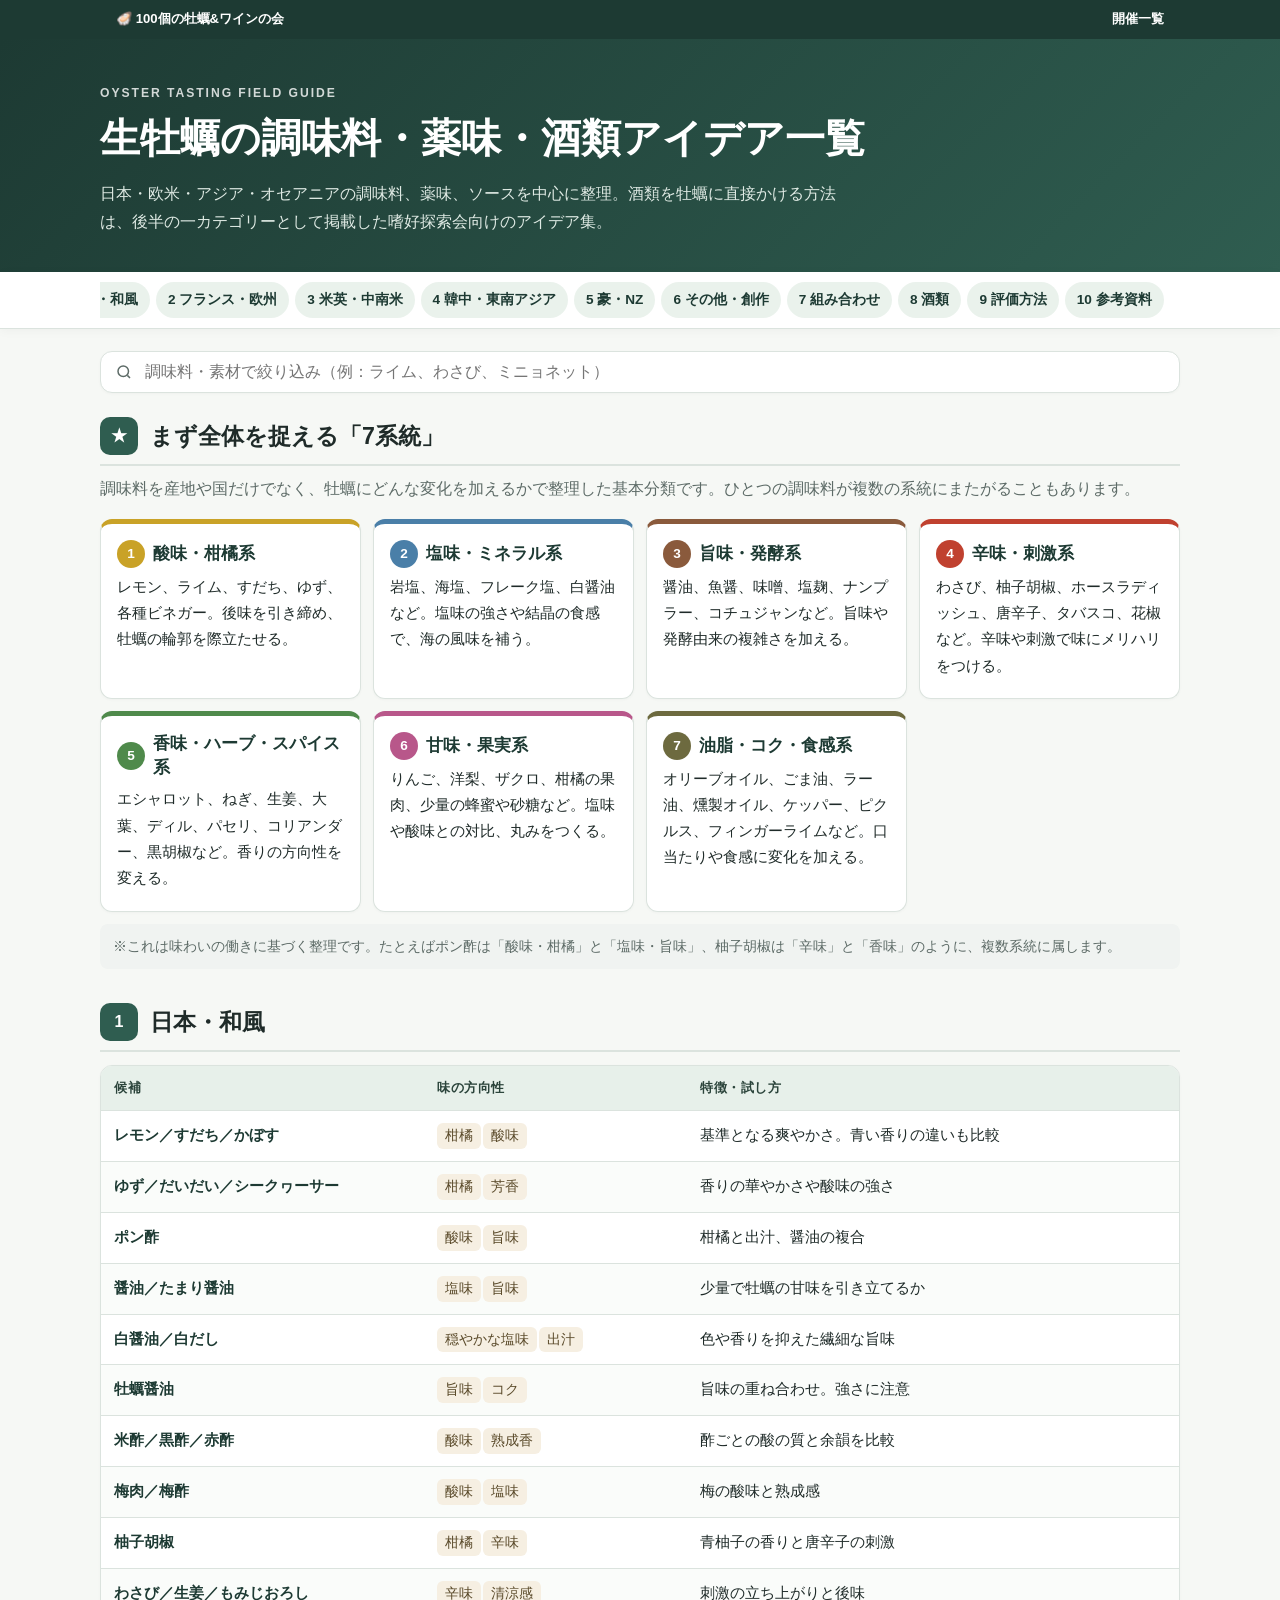
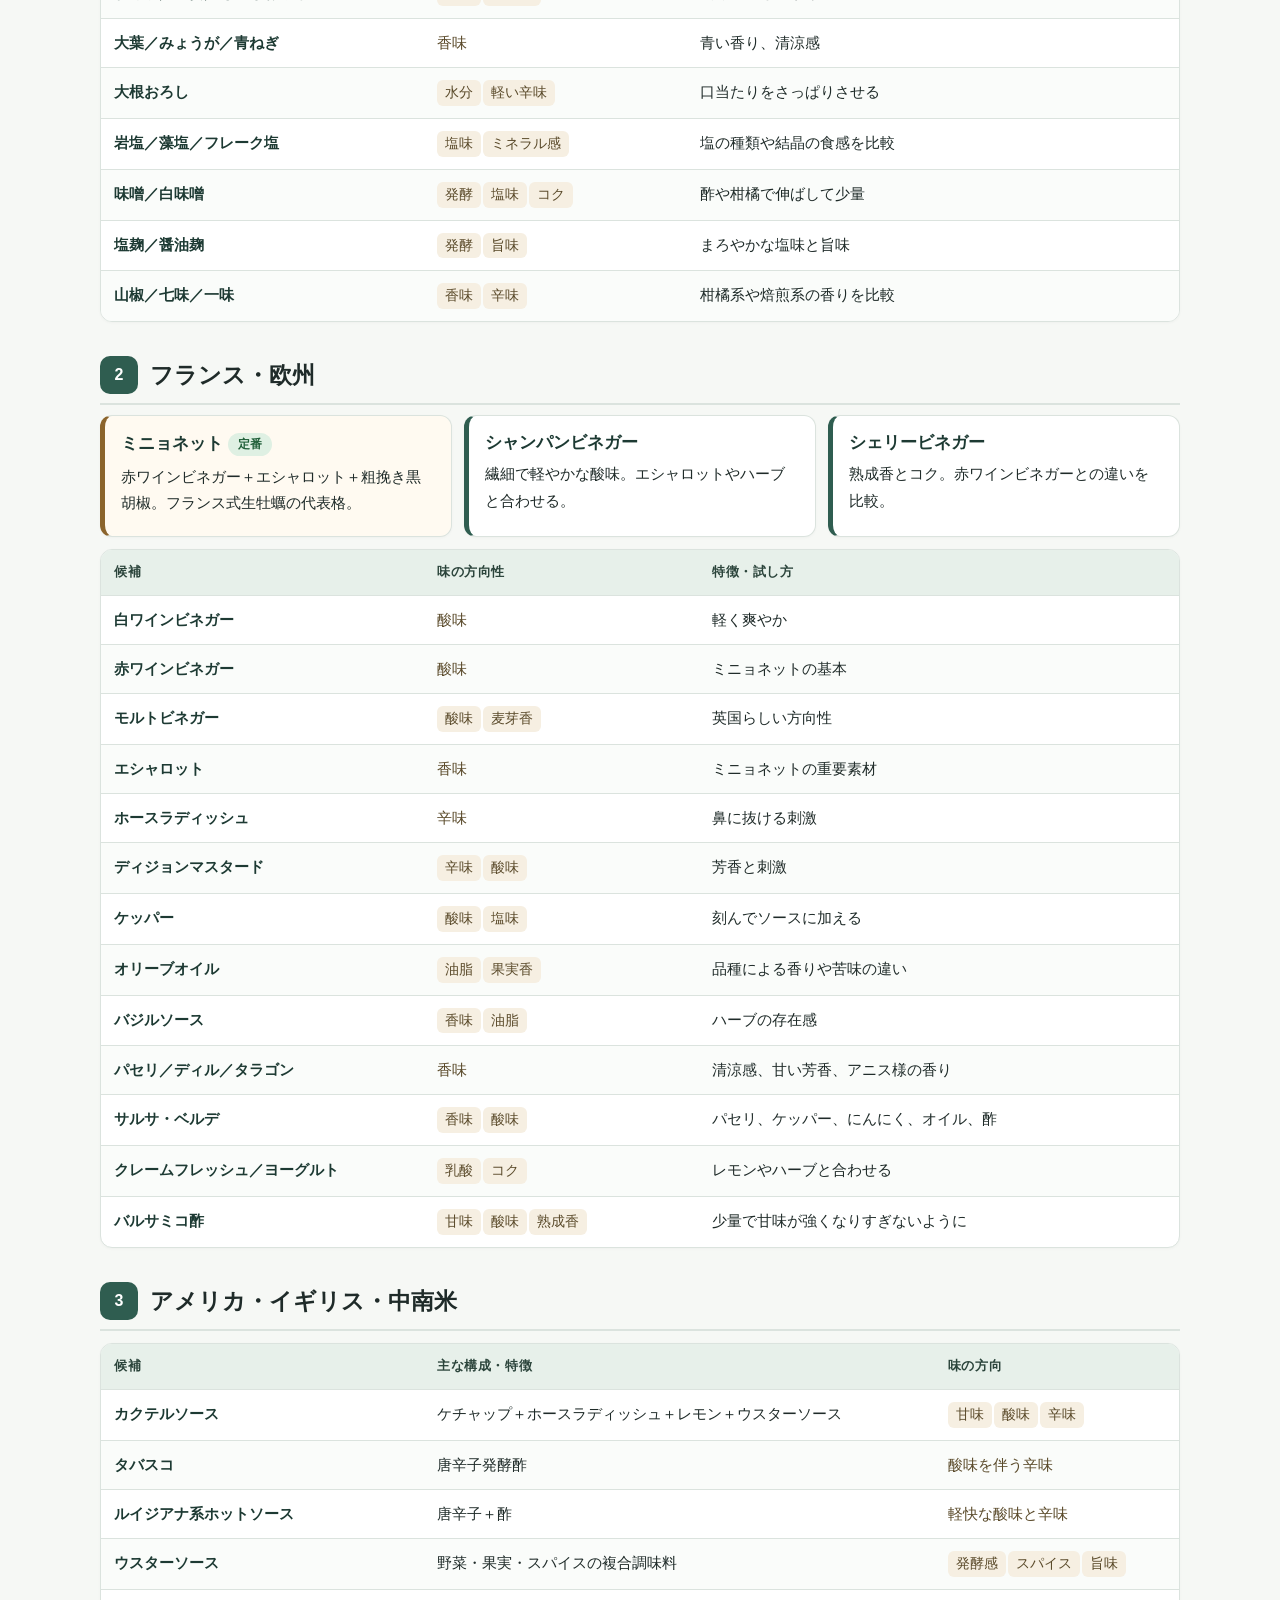
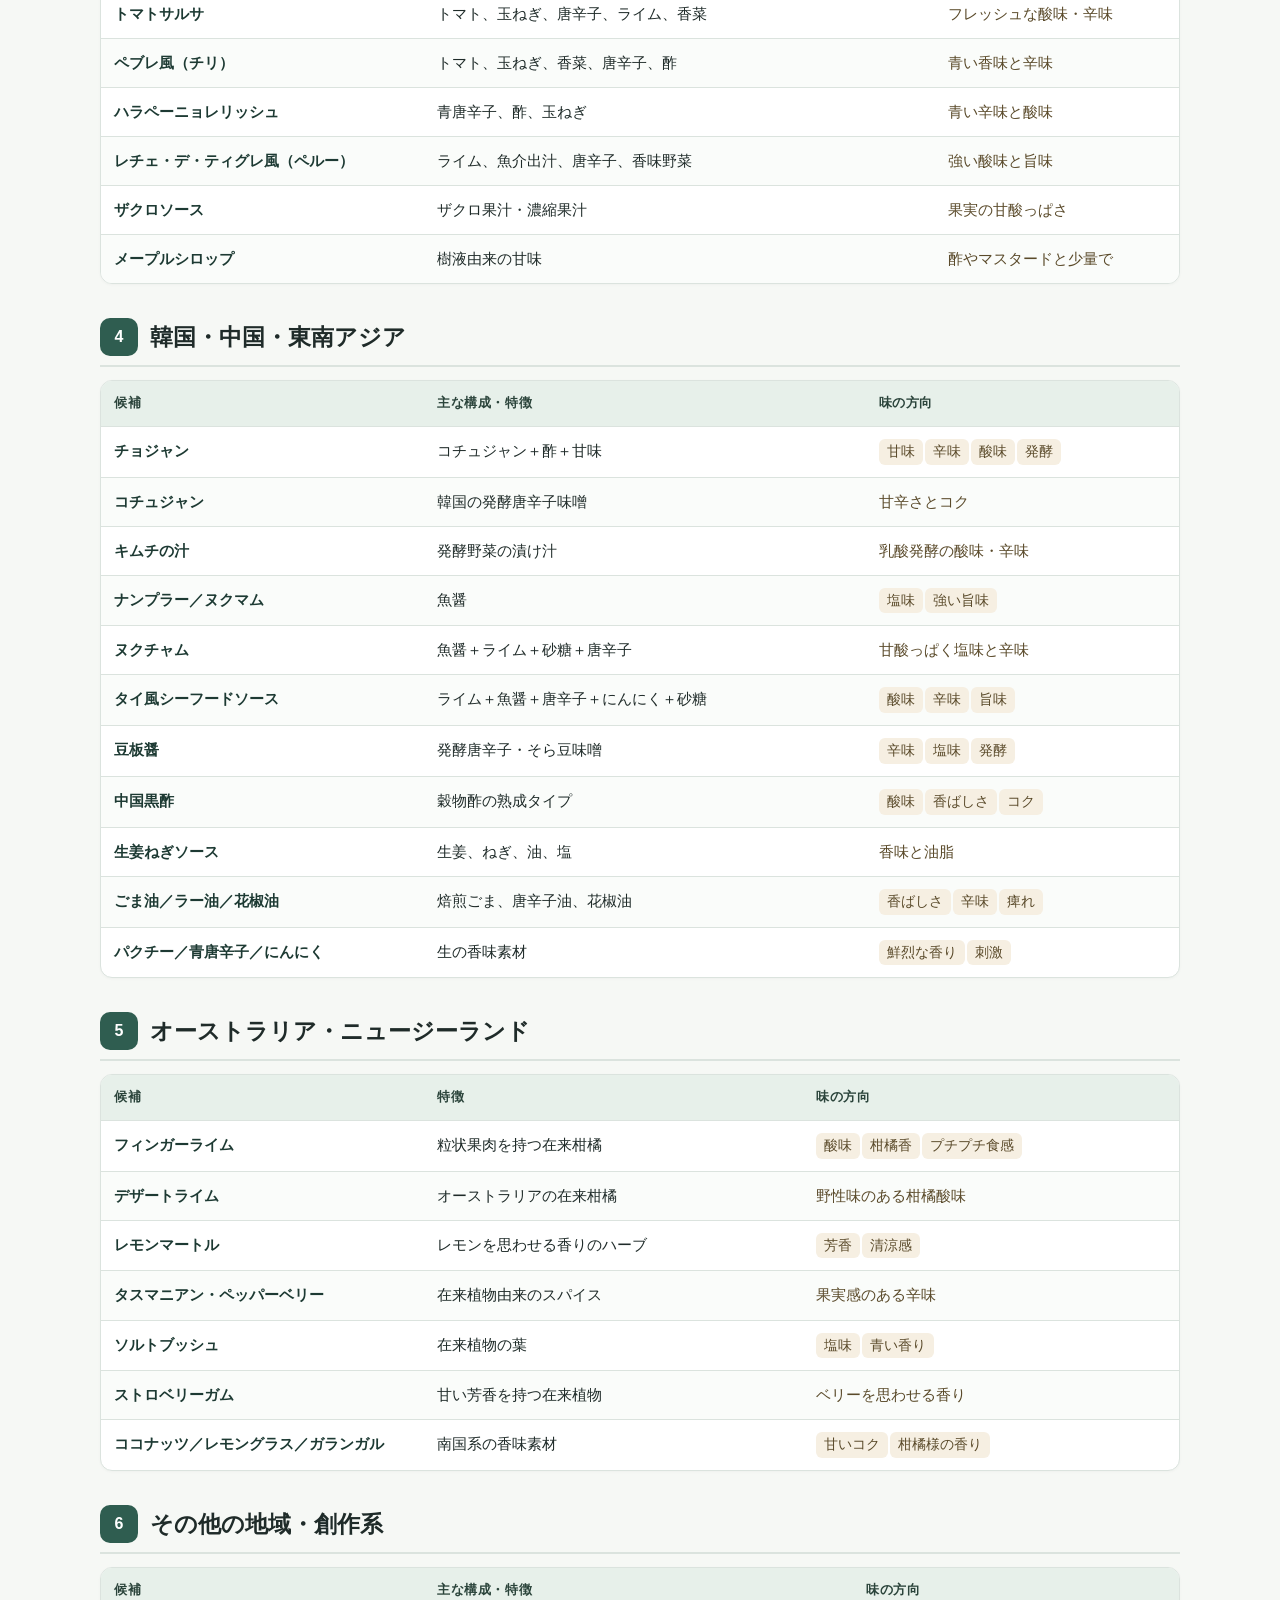
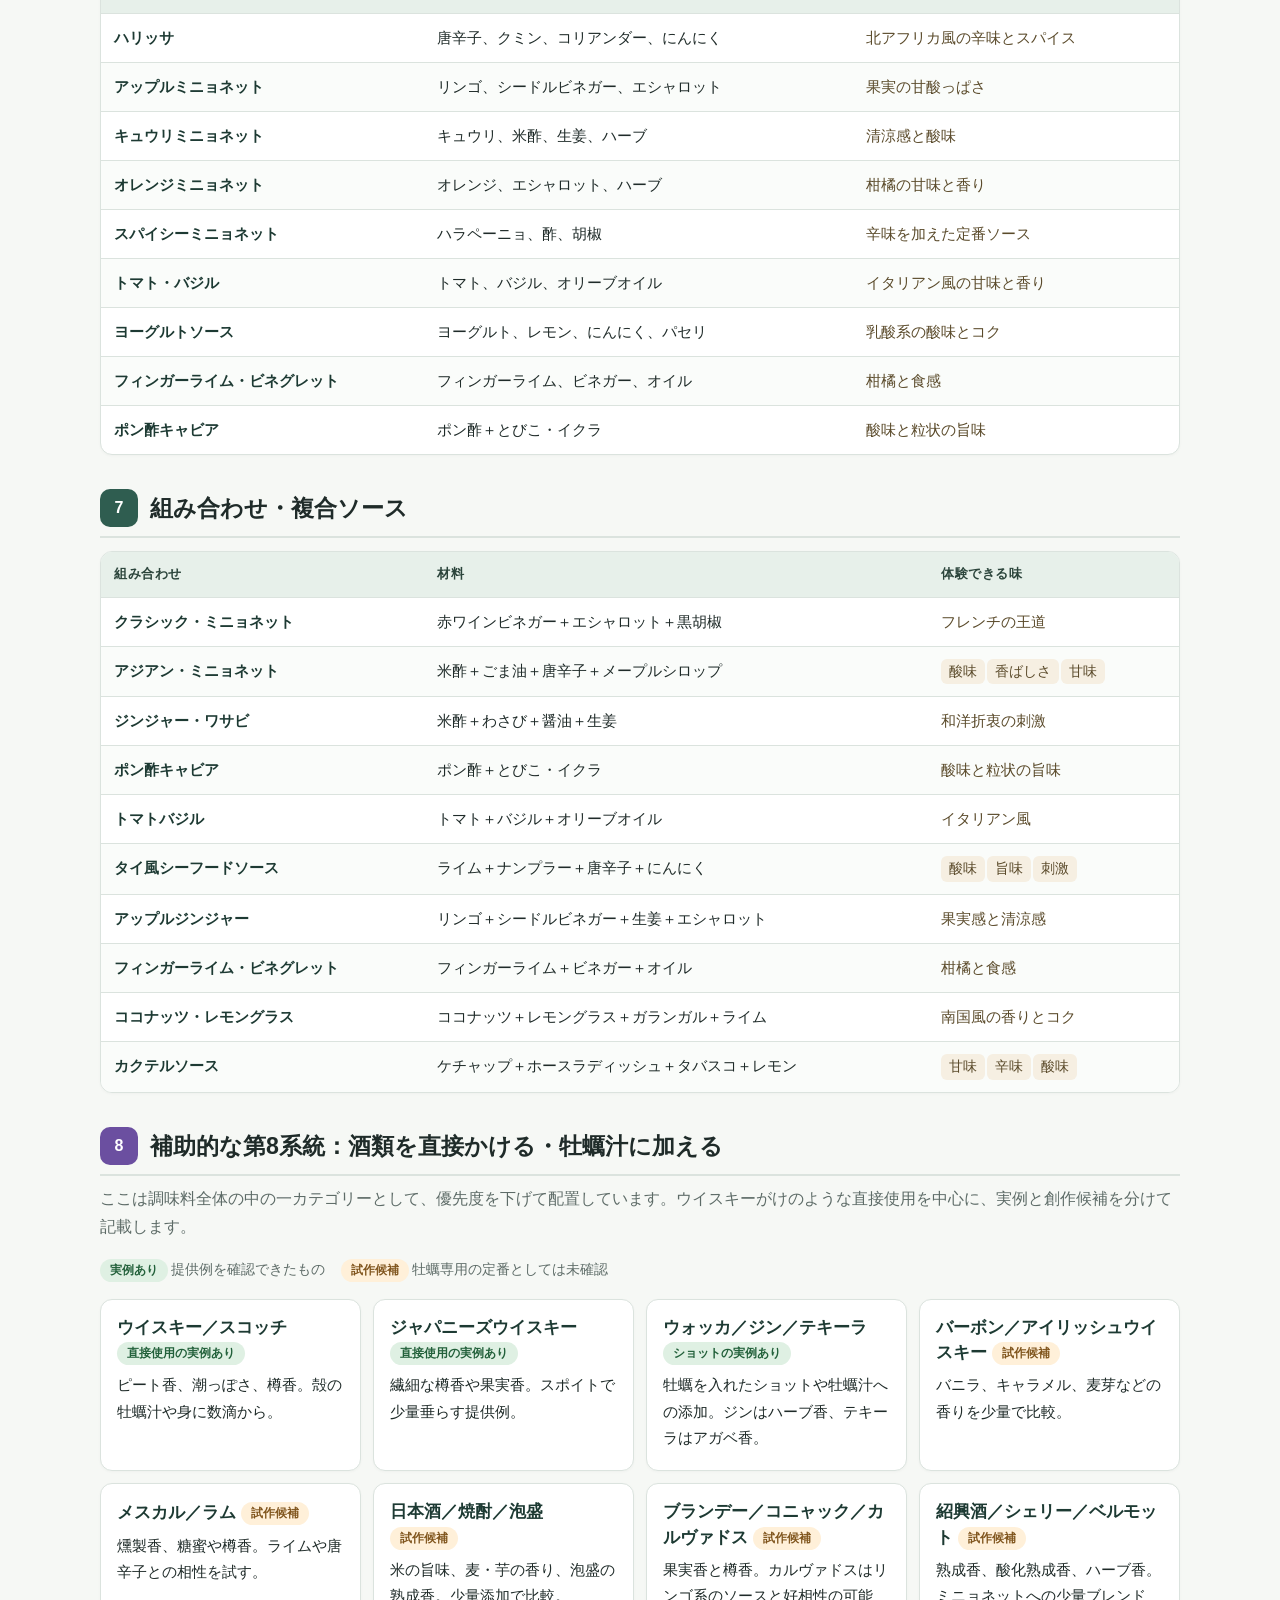
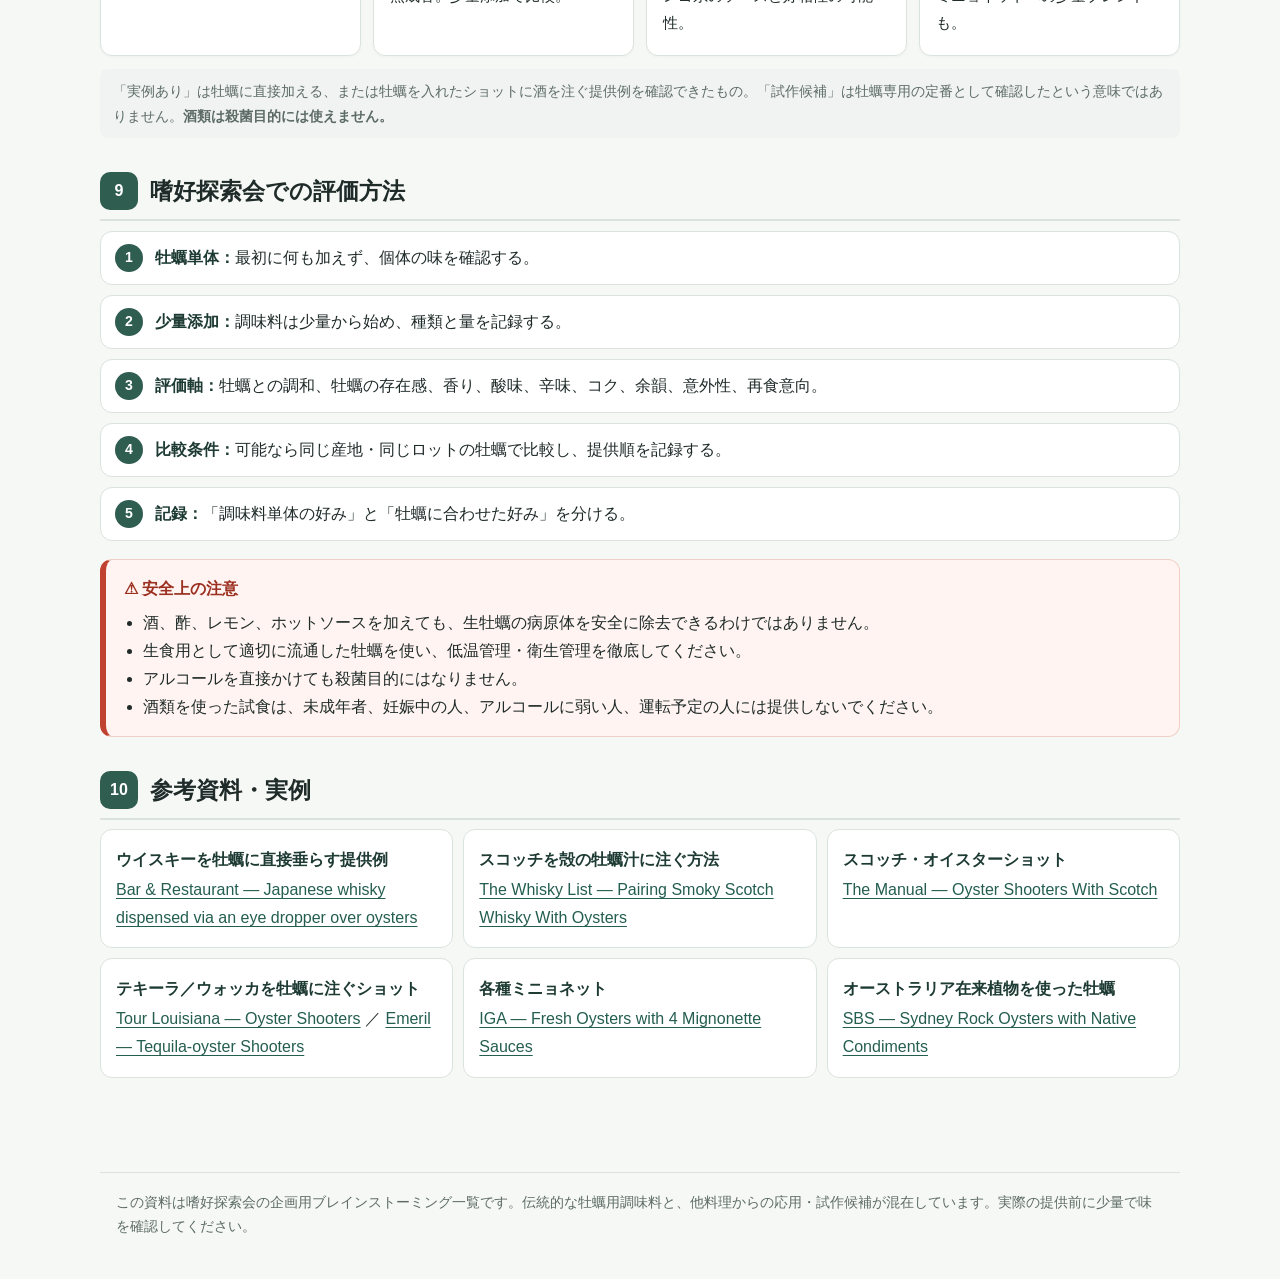
==== commit 405c783d: "Rename series to 100個の牡蠣&ワインの会; wine-only BYO discount Matches the co-host flyer: series name, eyebr" ====
--- a/guide/index.html
+++ b/guide/index.html
@@ -131,7 +131,7 @@
 <body>
 
 <div style="background:#1d3a33;font-size:.82rem"><div class="wrap" style="display:flex;gap:16px;padding:8px 16px;white-space:nowrap;overflow-x:auto">
-  <a href="../" style="color:#fff;text-decoration:none;font-weight:600;margin-right:auto">🦪 牡蠣を味わう会</a>
+  <a href="../" style="color:#fff;text-decoration:none;font-weight:600;margin-right:auto">🦪 100個の牡蠣&amp;ワインの会</a>
   <a href="../#events" style="color:#fff;text-decoration:none;font-weight:600">開催一覧</a>
 </div></div>
 
